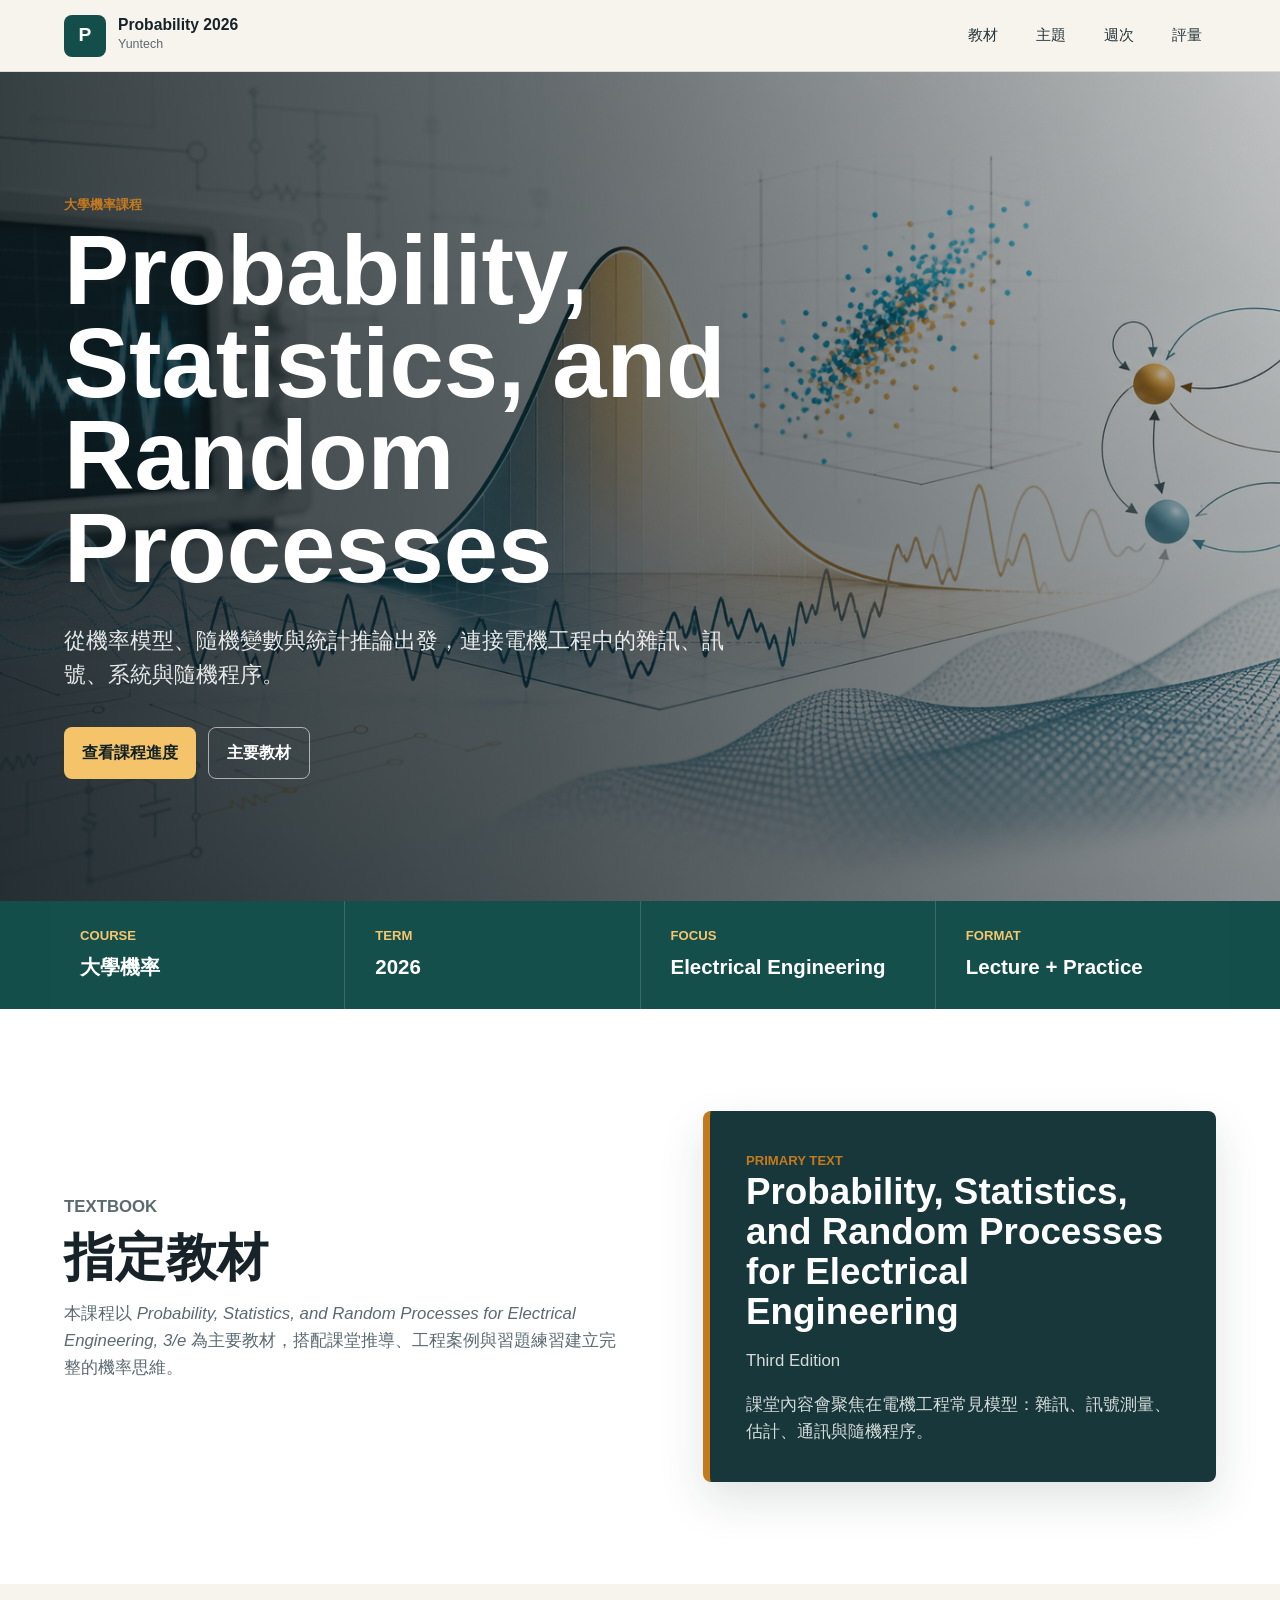
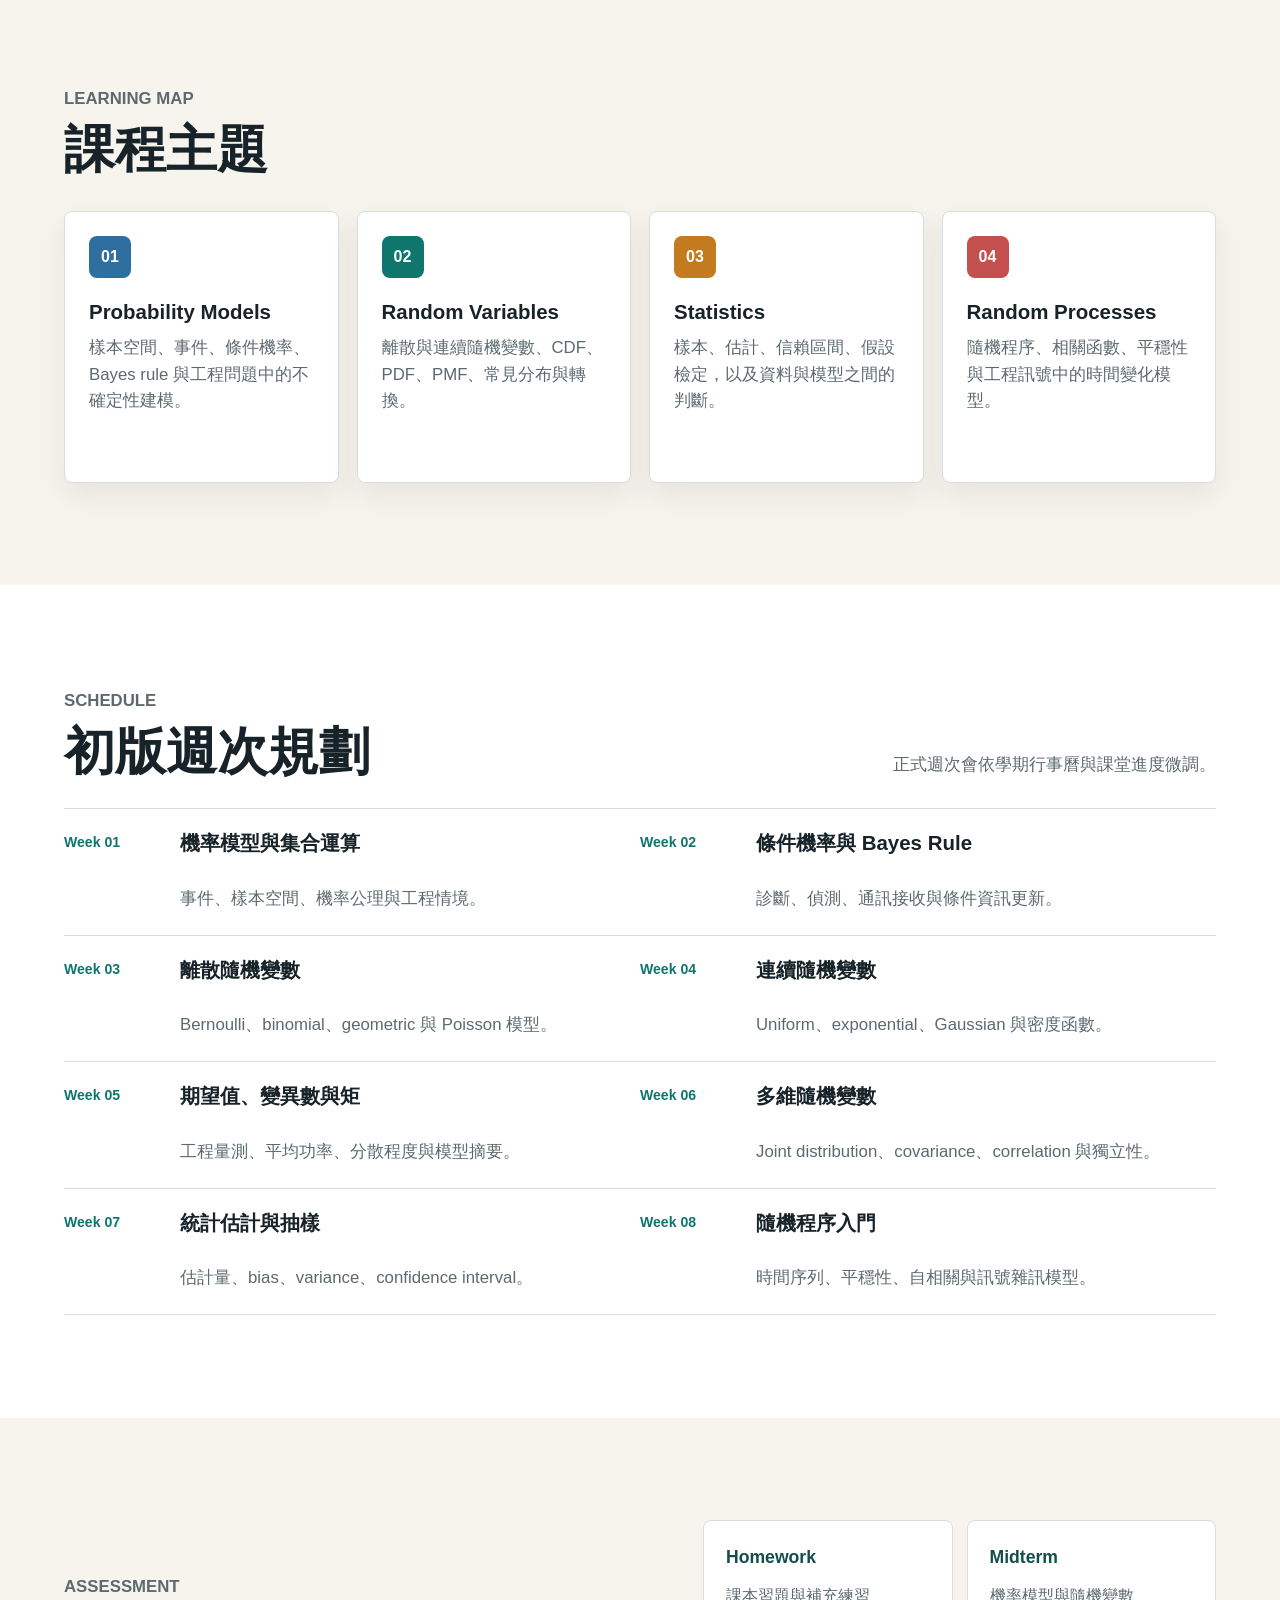
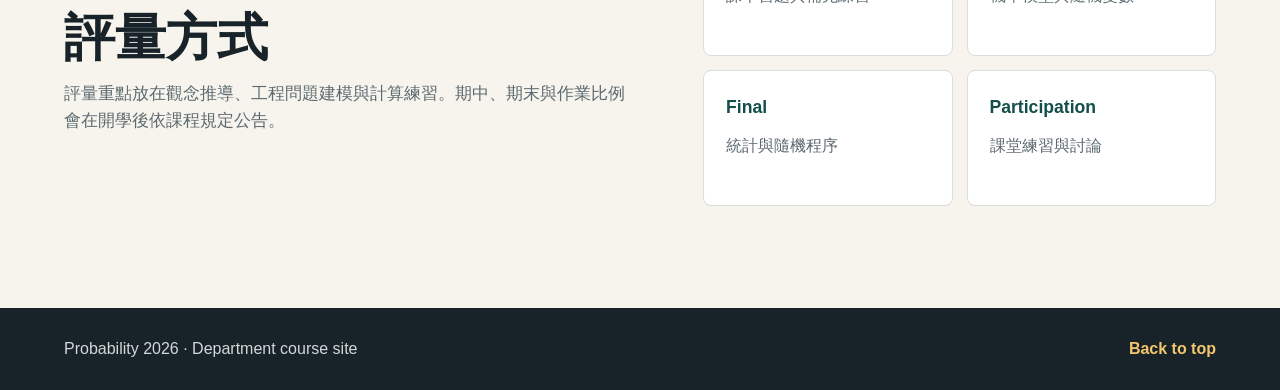
==== index.html @ 70b9706e "Create probability course homepage" ====
<!doctype html>
<html lang="zh-Hant">
  <head>
    <meta charset="utf-8">
    <meta name="viewport" content="width=device-width, initial-scale=1">
    <meta
      name="description"
      content="大學機率課程網站，以 Probability, Statistics, and Random Processes for Electrical Engineering, 3/e 為主要教材。"
    >
    <title>Probability 2026 | 大學機率</title>
    <link rel="stylesheet" href="styles.css">
  </head>
  <body>
    <header class="site-header" aria-label="課程導覽">
      <a class="brand" href="#top" aria-label="Probability 2026 首頁">
        <span class="brand-mark">P</span>
        <span>
          <strong>Probability 2026</strong>
          <small>Yuntech</small>
        </span>
      </a>
      <nav class="main-nav" aria-label="主要連結">
        <a href="#textbook">教材</a>
        <a href="#topics">主題</a>
        <a href="#schedule">週次</a>
        <a href="#assessment">評量</a>
      </nav>
    </header>

    <main id="top">
      <section class="hero" aria-labelledby="hero-title">
        <img
          class="hero-image"
          src="assets/hero-probability.png"
          alt="機率密度曲線、訊號波形、散佈點與電路線條組成的課程視覺圖"
        >
        <div class="hero-overlay"></div>
        <div class="hero-content">
          <p class="eyebrow">大學機率課程</p>
          <h1 id="hero-title">Probability, Statistics, and Random Processes</h1>
          <p class="hero-copy">
            從機率模型、隨機變數與統計推論出發，連接電機工程中的雜訊、訊號、系統與隨機程序。
          </p>
          <div class="hero-actions" aria-label="課程快捷連結">
            <a class="primary-link" href="#schedule">查看課程進度</a>
            <a class="secondary-link" href="#textbook">主要教材</a>
          </div>
        </div>
      </section>

      <section class="course-band" aria-label="課程摘要">
        <div class="course-summary">
          <div>
            <span class="summary-label">Course</span>
            <strong>大學機率</strong>
          </div>
          <div>
            <span class="summary-label">Term</span>
            <strong>2026</strong>
          </div>
          <div>
            <span class="summary-label">Focus</span>
            <strong>Electrical Engineering</strong>
          </div>
          <div>
            <span class="summary-label">Format</span>
            <strong>Lecture + Practice</strong>
          </div>
        </div>
      </section>

      <section id="textbook" class="section section-light">
        <div class="section-inner two-column">
          <div>
            <p class="section-kicker">Textbook</p>
            <h2>指定教材</h2>
            <p>
              本課程以
              <cite>Probability, Statistics, and Random Processes for Electrical Engineering, 3/e</cite>
              為主要教材，搭配課堂推導、工程案例與習題練習建立完整的機率思維。
            </p>
          </div>
          <div class="textbook-panel" aria-label="教材資訊">
            <span class="book-label">Primary Text</span>
            <h3>Probability, Statistics, and Random Processes for Electrical Engineering</h3>
            <p>Third Edition</p>
            <p class="panel-note">課堂內容會聚焦在電機工程常見模型：雜訊、訊號測量、估計、通訊與隨機程序。</p>
          </div>
        </div>
      </section>

      <section id="topics" class="section">
        <div class="section-inner">
          <p class="section-kicker">Learning Map</p>
          <h2>課程主題</h2>
          <div class="topic-grid">
            <article class="topic-card">
              <span class="topic-number">01</span>
              <h3>Probability Models</h3>
              <p>樣本空間、事件、條件機率、Bayes rule 與工程問題中的不確定性建模。</p>
            </article>
            <article class="topic-card">
              <span class="topic-number">02</span>
              <h3>Random Variables</h3>
              <p>離散與連續隨機變數、CDF、PDF、PMF、常見分布與轉換。</p>
            </article>
            <article class="topic-card">
              <span class="topic-number">03</span>
              <h3>Statistics</h3>
              <p>樣本、估計、信賴區間、假設檢定，以及資料與模型之間的判斷。</p>
            </article>
            <article class="topic-card">
              <span class="topic-number">04</span>
              <h3>Random Processes</h3>
              <p>隨機程序、相關函數、平穩性與工程訊號中的時間變化模型。</p>
            </article>
          </div>
        </div>
      </section>

      <section id="schedule" class="section section-light">
        <div class="section-inner">
          <div class="section-heading-row">
            <div>
              <p class="section-kicker">Schedule</p>
              <h2>初版週次規劃</h2>
            </div>
            <p class="heading-note">正式週次會依學期行事曆與課堂進度微調。</p>
          </div>
          <div class="schedule-list">
            <article>
              <span>Week 01</span>
              <h3>機率模型與集合運算</h3>
              <p>事件、樣本空間、機率公理與工程情境。</p>
            </article>
            <article>
              <span>Week 02</span>
              <h3>條件機率與 Bayes Rule</h3>
              <p>診斷、偵測、通訊接收與條件資訊更新。</p>
            </article>
            <article>
              <span>Week 03</span>
              <h3>離散隨機變數</h3>
              <p>Bernoulli、binomial、geometric 與 Poisson 模型。</p>
            </article>
            <article>
              <span>Week 04</span>
              <h3>連續隨機變數</h3>
              <p>Uniform、exponential、Gaussian 與密度函數。</p>
            </article>
            <article>
              <span>Week 05</span>
              <h3>期望值、變異數與矩</h3>
              <p>工程量測、平均功率、分散程度與模型摘要。</p>
            </article>
            <article>
              <span>Week 06</span>
              <h3>多維隨機變數</h3>
              <p>Joint distribution、covariance、correlation 與獨立性。</p>
            </article>
            <article>
              <span>Week 07</span>
              <h3>統計估計與抽樣</h3>
              <p>估計量、bias、variance、confidence interval。</p>
            </article>
            <article>
              <span>Week 08</span>
              <h3>隨機程序入門</h3>
              <p>時間序列、平穩性、自相關與訊號雜訊模型。</p>
            </article>
          </div>
        </div>
      </section>

      <section id="assessment" class="section">
        <div class="section-inner two-column">
          <div>
            <p class="section-kicker">Assessment</p>
            <h2>評量方式</h2>
            <p>
              評量重點放在觀念推導、工程問題建模與計算練習。期中、期末與作業比例會在開學後依課程規定公告。
            </p>
          </div>
          <div class="assessment-grid">
            <div>
              <strong>Homework</strong>
              <span>課本習題與補充練習</span>
            </div>
            <div>
              <strong>Midterm</strong>
              <span>機率模型與隨機變數</span>
            </div>
            <div>
              <strong>Final</strong>
              <span>統計與隨機程序</span>
            </div>
            <div>
              <strong>Participation</strong>
              <span>課堂練習與討論</span>
            </div>
          </div>
        </div>
      </section>
    </main>

    <footer class="site-footer">
      <p>Probability 2026 · Department course site</p>
      <a href="#top">Back to top</a>
    </footer>
  </body>
</html>
---- styles.css ----
:root {
  color-scheme: light;
  --ink: #172329;
  --muted: #5c6a70;
  --paper: #f7f4ed;
  --surface: #ffffff;
  --line: #d7dedb;
  --teal: #0f766e;
  --teal-deep: #134e4a;
  --amber: #c47a1f;
  --coral: #c44f4f;
  --blue: #2f6f9f;
  --shadow: 0 18px 45px rgba(23, 35, 41, 0.13);
}

* {
  box-sizing: border-box;
}

html {
  scroll-behavior: smooth;
}

body {
  margin: 0;
  color: var(--ink);
  background: var(--paper);
  font-family: "Segoe UI", "Noto Sans TC", "PingFang TC", "Microsoft JhengHei", Arial, sans-serif;
  line-height: 1.6;
}

a {
  color: inherit;
  text-decoration: none;
}

.site-header {
  position: sticky;
  top: 0;
  z-index: 20;
  display: flex;
  align-items: center;
  justify-content: space-between;
  gap: 24px;
  min-height: 72px;
  padding: 12px clamp(20px, 5vw, 72px);
  background: rgba(247, 244, 237, 0.92);
  border-bottom: 1px solid rgba(23, 35, 41, 0.12);
  backdrop-filter: blur(14px);
}

.brand {
  display: inline-flex;
  align-items: center;
  gap: 12px;
  min-width: max-content;
}

.brand-mark {
  display: inline-grid;
  width: 42px;
  height: 42px;
  place-items: center;
  color: white;
  background: var(--teal-deep);
  border-radius: 8px;
  font-size: 1.2rem;
  font-weight: 800;
}

.brand strong,
.brand small {
  display: block;
}

.brand strong {
  font-size: 0.98rem;
  line-height: 1.2;
}

.brand small {
  color: var(--muted);
  font-size: 0.78rem;
  letter-spacing: 0;
}

.main-nav {
  display: flex;
  flex-wrap: wrap;
  justify-content: flex-end;
  gap: 10px;
}

.main-nav a {
  min-width: 58px;
  padding: 8px 10px;
  border-radius: 8px;
  color: #26353b;
  font-size: 0.94rem;
  text-align: center;
}

.main-nav a:hover,
.main-nav a:focus-visible {
  color: white;
  background: var(--teal);
  outline: none;
}

.hero {
  position: relative;
  display: grid;
  align-items: center;
  min-height: calc(100vh - 72px);
  max-height: 900px;
  overflow: hidden;
  background: #14252b;
}

.hero-image {
  position: absolute;
  inset: 0;
  width: 100%;
  height: 100%;
  object-fit: cover;
}

.hero-overlay {
  position: absolute;
  inset: 0;
  background:
    linear-gradient(90deg, rgba(13, 24, 28, 0.82) 0%, rgba(13, 24, 28, 0.62) 42%, rgba(13, 24, 28, 0.22) 100%),
    linear-gradient(0deg, rgba(13, 24, 28, 0.28), rgba(13, 24, 28, 0));
}

.hero-content {
  position: relative;
  z-index: 1;
  width: min(820px, 100%);
  padding: clamp(64px, 10vw, 122px) clamp(20px, 5vw, 72px);
  color: white;
}

.eyebrow,
.section-kicker,
.summary-label,
.book-label {
  margin: 0 0 10px;
  color: var(--amber);
  font-size: 0.82rem;
  font-weight: 800;
  letter-spacing: 0;
  text-transform: uppercase;
}

.hero h1 {
  max-width: 780px;
  margin: 0;
  font-size: clamp(2.8rem, 8vw, 6.1rem);
  line-height: 0.95;
  letter-spacing: 0;
}

.hero-copy {
  max-width: 660px;
  margin: 28px 0 0;
  color: rgba(255, 255, 255, 0.88);
  font-size: clamp(1.05rem, 2vw, 1.35rem);
}

.hero-actions {
  display: flex;
  flex-wrap: wrap;
  gap: 12px;
  margin-top: 34px;
}

.primary-link,
.secondary-link {
  display: inline-flex;
  align-items: center;
  justify-content: center;
  min-height: 46px;
  padding: 12px 18px;
  border-radius: 8px;
  font-weight: 800;
}

.primary-link {
  color: #102225;
  background: #f4c36a;
}

.primary-link:hover,
.primary-link:focus-visible {
  background: #ffd98f;
  outline: none;
}

.secondary-link {
  color: white;
  border: 1px solid rgba(255, 255, 255, 0.58);
}

.secondary-link:hover,
.secondary-link:focus-visible {
  background: rgba(255, 255, 255, 0.14);
  outline: none;
}

.course-band {
  background: var(--teal-deep);
  color: white;
}

.course-summary {
  display: grid;
  grid-template-columns: repeat(4, minmax(0, 1fr));
  gap: 1px;
  max-width: 1180px;
  margin: 0 auto;
  background: rgba(255, 255, 255, 0.16);
}

.course-summary > div {
  min-height: 108px;
  padding: 24px clamp(18px, 3vw, 30px);
  background: rgba(19, 78, 74, 0.94);
}

.summary-label {
  display: block;
  margin-bottom: 8px;
  color: #f6c66f;
}

.course-summary strong {
  display: block;
  font-size: clamp(1rem, 1.7vw, 1.28rem);
  line-height: 1.25;
}

.section {
  padding: clamp(64px, 8vw, 108px) clamp(20px, 5vw, 72px);
  background: var(--paper);
}

.section-light {
  background: var(--surface);
}

.section-inner {
  width: min(1180px, 100%);
  margin: 0 auto;
}

.two-column {
  display: grid;
  grid-template-columns: minmax(0, 1.05fr) minmax(300px, 0.95fr);
  gap: clamp(30px, 6vw, 72px);
  align-items: center;
}

.section h2 {
  max-width: 720px;
  margin: 0;
  font-size: clamp(2rem, 4vw, 3.6rem);
  line-height: 1.05;
  letter-spacing: 0;
}

.section p {
  max-width: 760px;
  color: var(--muted);
  font-size: 1.05rem;
}

.textbook-panel {
  padding: clamp(24px, 4vw, 36px);
  background: #17373a;
  border-left: 7px solid var(--amber);
  border-radius: 8px;
  color: white;
  box-shadow: var(--shadow);
}

.textbook-panel h3 {
  margin: 0;
  font-size: clamp(1.45rem, 3vw, 2.3rem);
  line-height: 1.08;
}

.textbook-panel p {
  color: rgba(255, 255, 255, 0.82);
}

.panel-note {
  margin-bottom: 0;
}

.topic-grid {
  display: grid;
  grid-template-columns: repeat(4, minmax(0, 1fr));
  gap: 18px;
  margin-top: 34px;
}

.topic-card {
  min-height: 272px;
  padding: 24px;
  background: var(--surface);
  border: 1px solid var(--line);
  border-radius: 8px;
  box-shadow: 0 12px 30px rgba(23, 35, 41, 0.08);
}

.topic-number {
  display: inline-flex;
  align-items: center;
  justify-content: center;
  width: 42px;
  height: 42px;
  margin-bottom: 22px;
  color: white;
  background: var(--blue);
  border-radius: 8px;
  font-weight: 800;
}

.topic-card:nth-child(2) .topic-number {
  background: var(--teal);
}

.topic-card:nth-child(3) .topic-number {
  background: var(--amber);
}

.topic-card:nth-child(4) .topic-number {
  background: var(--coral);
}

.topic-card h3,
.schedule-list h3 {
  margin: 0 0 10px;
  font-size: 1.28rem;
  line-height: 1.2;
}

.topic-card p,
.schedule-list p {
  margin: 0;
  color: var(--muted);
}

.section-heading-row {
  display: flex;
  align-items: end;
  justify-content: space-between;
  gap: 28px;
  margin-bottom: 30px;
}

.heading-note {
  max-width: 360px;
  margin: 0;
  text-align: right;
}

.schedule-list {
  display: grid;
  grid-template-columns: repeat(2, minmax(0, 1fr));
  border-top: 1px solid var(--line);
}

.schedule-list article {
  display: grid;
  grid-template-columns: 96px minmax(0, 1fr);
  gap: 20px;
  padding: 22px 0;
  border-bottom: 1px solid var(--line);
}

.schedule-list span {
  grid-row: 1 / span 2;
  color: var(--teal);
  font-size: 0.88rem;
  font-weight: 800;
}

.schedule-list h3,
.schedule-list p {
  grid-column: 2;
}

.assessment-grid {
  display: grid;
  grid-template-columns: repeat(2, minmax(0, 1fr));
  gap: 14px;
}

.assessment-grid div {
  min-height: 136px;
  padding: 22px;
  background: var(--surface);
  border: 1px solid var(--line);
  border-radius: 8px;
}

.assessment-grid strong,
.assessment-grid span {
  display: block;
}

.assessment-grid strong {
  margin-bottom: 12px;
  color: var(--teal-deep);
  font-size: 1.1rem;
}

.assessment-grid span {
  color: var(--muted);
}

.site-footer {
  display: flex;
  flex-wrap: wrap;
  align-items: center;
  justify-content: space-between;
  gap: 16px;
  padding: 28px clamp(20px, 5vw, 72px);
  color: rgba(255, 255, 255, 0.82);
  background: var(--ink);
}

.site-footer p {
  margin: 0;
}

.site-footer a {
  color: #f5c66c;
  font-weight: 800;
}

@media (max-width: 980px) {
  .site-header {
    align-items: flex-start;
    flex-direction: column;
  }

  .main-nav {
    justify-content: flex-start;
  }

  .hero {
    min-height: 760px;
  }

  .course-summary,
  .topic-grid,
  .schedule-list {
    grid-template-columns: repeat(2, minmax(0, 1fr));
  }

  .two-column {
    grid-template-columns: 1fr;
  }

  .heading-note {
    text-align: left;
  }
}

@media (max-width: 680px) {
  .site-header {
    position: relative;
  }

  .brand {
    min-width: 0;
  }

  .main-nav {
    width: 100%;
  }

  .main-nav a {
    flex: 1 1 92px;
  }

  .hero {
    min-height: 720px;
  }

  .hero-overlay {
    background: linear-gradient(0deg, rgba(13, 24, 28, 0.8), rgba(13, 24, 28, 0.52));
  }

  .course-summary,
  .topic-grid,
  .schedule-list,
  .assessment-grid {
    grid-template-columns: 1fr;
  }

  .section-heading-row {
    align-items: flex-start;
    flex-direction: column;
  }

  .schedule-list article {
    grid-template-columns: 1fr;
    gap: 8px;
  }

  .schedule-list span,
  .schedule-list h3,
  .schedule-list p {
    grid-column: auto;
    grid-row: auto;
  }
}
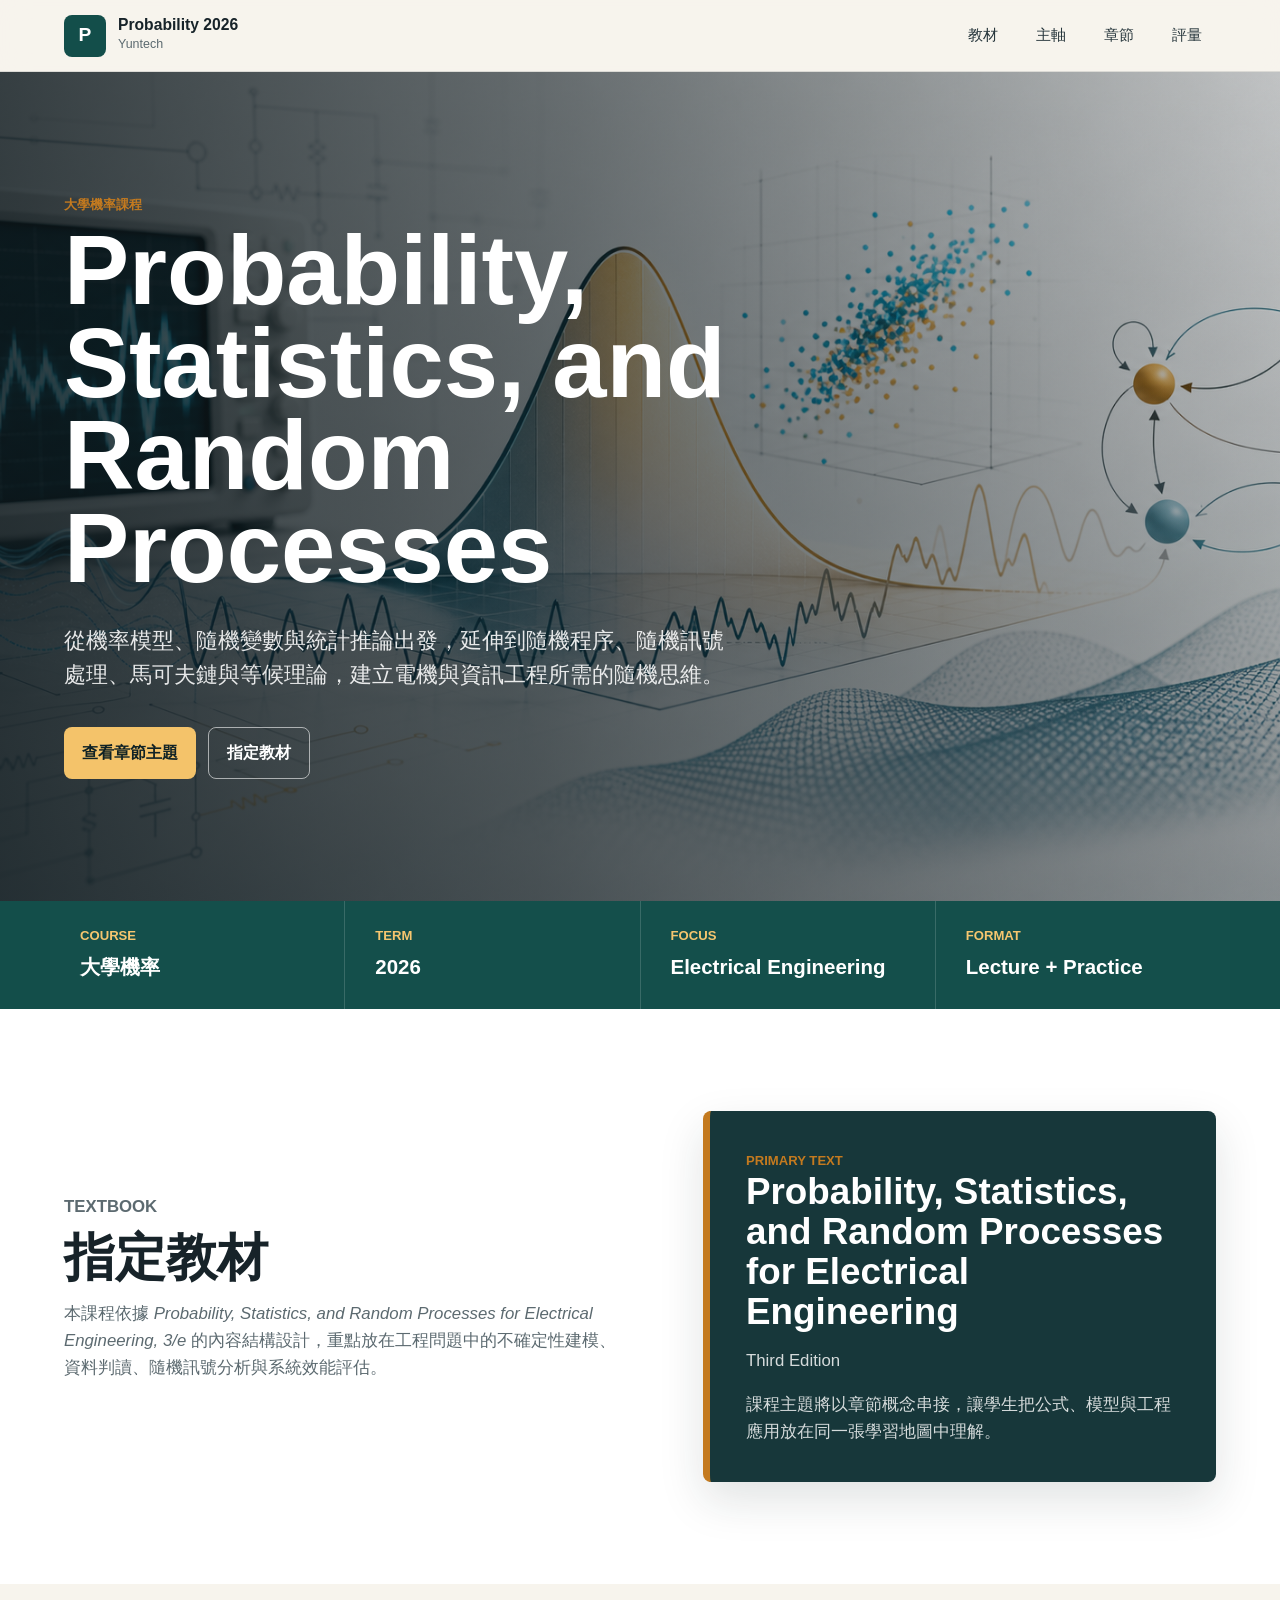
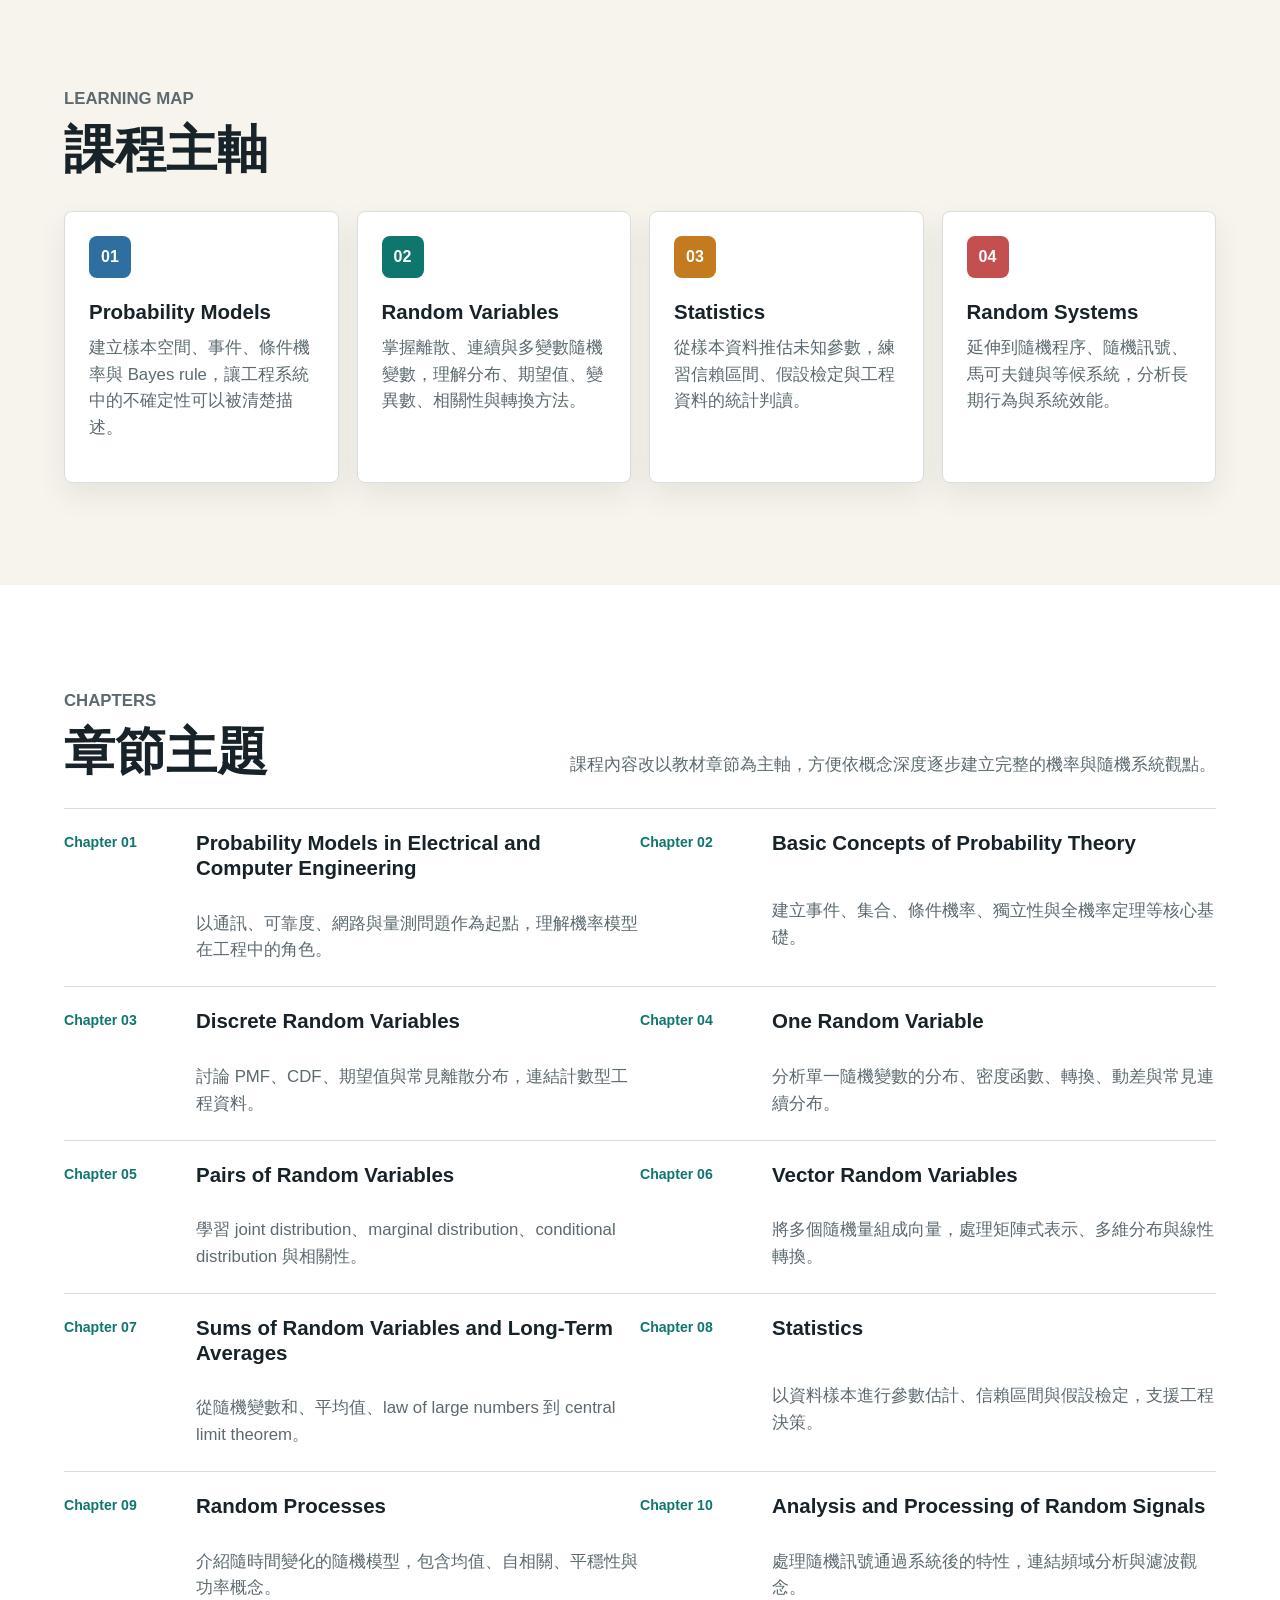
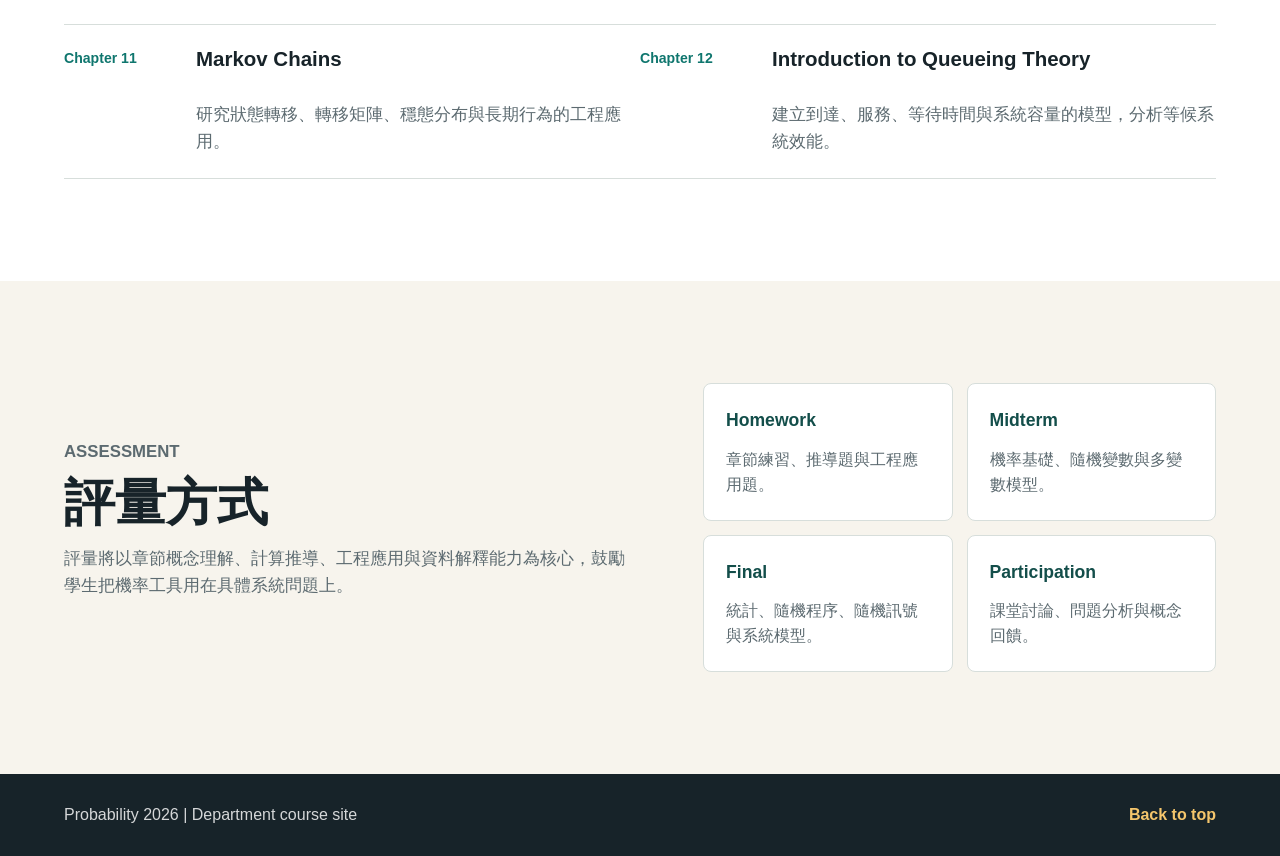
==== commit 08f42edc: "Use textbook chapters as course themes" ====
--- a/index.html
+++ b/index.html
@@ -5,7 +5,7 @@
     <meta name="viewport" content="width=device-width, initial-scale=1">
     <meta
       name="description"
-      content="大學機率課程網站，以 Probability, Statistics, and Random Processes for Electrical Engineering, 3/e 為主要教材。"
+      content="雲科大 2026 大學機率課程首頁，以 Probability, Statistics, and Random Processes for Electrical Engineering, 3/e 的章節主題規劃課程。"
     >
     <title>Probability 2026 | 大學機率</title>
     <link rel="stylesheet" href="styles.css">
@@ -19,10 +19,10 @@
           <small>Yuntech</small>
         </span>
       </a>
-      <nav class="main-nav" aria-label="主要連結">
+      <nav class="main-nav" aria-label="主要導覽">
         <a href="#textbook">教材</a>
-        <a href="#topics">主題</a>
-        <a href="#schedule">週次</a>
+        <a href="#topics">主軸</a>
+        <a href="#chapters">章節</a>
         <a href="#assessment">評量</a>
       </nav>
     </header>
@@ -32,18 +32,18 @@
         <img
           class="hero-image"
           src="assets/hero-probability.png"
-          alt="機率密度曲線、訊號波形、散佈點與電路線條組成的課程視覺圖"
+          alt="以訊號波形、機率分布與工程量測資料組成的抽象課程視覺"
         >
         <div class="hero-overlay"></div>
         <div class="hero-content">
           <p class="eyebrow">大學機率課程</p>
           <h1 id="hero-title">Probability, Statistics, and Random Processes</h1>
           <p class="hero-copy">
-            從機率模型、隨機變數與統計推論出發，連接電機工程中的雜訊、訊號、系統與隨機程序。
+            從機率模型、隨機變數與統計推論出發，延伸到隨機程序、隨機訊號處理、馬可夫鏈與等候理論，建立電機與資訊工程所需的隨機思維。
           </p>
-          <div class="hero-actions" aria-label="課程快捷連結">
-            <a class="primary-link" href="#schedule">查看課程進度</a>
-            <a class="secondary-link" href="#textbook">主要教材</a>
+          <div class="hero-actions" aria-label="課程快速連結">
+            <a class="primary-link" href="#chapters">查看章節主題</a>
+            <a class="secondary-link" href="#textbook">指定教材</a>
           </div>
         </div>
       </section>
@@ -75,16 +75,18 @@
             <p class="section-kicker">Textbook</p>
             <h2>指定教材</h2>
             <p>
-              本課程以
+              本課程依據
               <cite>Probability, Statistics, and Random Processes for Electrical Engineering, 3/e</cite>
-              為主要教材，搭配課堂推導、工程案例與習題練習建立完整的機率思維。
+              的內容結構設計，重點放在工程問題中的不確定性建模、資料判讀、隨機訊號分析與系統效能評估。
             </p>
           </div>
           <div class="textbook-panel" aria-label="教材資訊">
             <span class="book-label">Primary Text</span>
             <h3>Probability, Statistics, and Random Processes for Electrical Engineering</h3>
             <p>Third Edition</p>
-            <p class="panel-note">課堂內容會聚焦在電機工程常見模型：雜訊、訊號測量、估計、通訊與隨機程序。</p>
+            <p class="panel-note">
+              課程主題將以章節概念串接，讓學生把公式、模型與工程應用放在同一張學習地圖中理解。
+            </p>
           </div>
         </div>
       </section>
@@ -92,81 +94,103 @@
       <section id="topics" class="section">
         <div class="section-inner">
           <p class="section-kicker">Learning Map</p>
-          <h2>課程主題</h2>
+          <h2>課程主軸</h2>
           <div class="topic-grid">
             <article class="topic-card">
               <span class="topic-number">01</span>
               <h3>Probability Models</h3>
-              <p>樣本空間、事件、條件機率、Bayes rule 與工程問題中的不確定性建模。</p>
+              <p>建立樣本空間、事件、條件機率與 Bayes rule，讓工程系統中的不確定性可以被清楚描述。</p>
             </article>
             <article class="topic-card">
               <span class="topic-number">02</span>
               <h3>Random Variables</h3>
-              <p>離散與連續隨機變數、CDF、PDF、PMF、常見分布與轉換。</p>
+              <p>掌握離散、連續與多變數隨機變數，理解分布、期望值、變異數、相關性與轉換方法。</p>
             </article>
             <article class="topic-card">
               <span class="topic-number">03</span>
               <h3>Statistics</h3>
-              <p>樣本、估計、信賴區間、假設檢定，以及資料與模型之間的判斷。</p>
+              <p>從樣本資料推估未知參數，練習信賴區間、假設檢定與工程資料的統計判讀。</p>
             </article>
             <article class="topic-card">
               <span class="topic-number">04</span>
-              <h3>Random Processes</h3>
-              <p>隨機程序、相關函數、平穩性與工程訊號中的時間變化模型。</p>
-            </article>
-          </div>
-        </div>
-      </section>
-
-      <section id="schedule" class="section section-light">
+              <h3>Random Systems</h3>
+              <p>延伸到隨機程序、隨機訊號、馬可夫鏈與等候系統，分析長期行為與系統效能。</p>
+            </article>
+          </div>
+        </div>
+      </section>
+
+      <section id="chapters" class="section section-light">
         <div class="section-inner">
           <div class="section-heading-row">
             <div>
-              <p class="section-kicker">Schedule</p>
-              <h2>初版週次規劃</h2>
-            </div>
-            <p class="heading-note">正式週次會依學期行事曆與課堂進度微調。</p>
-          </div>
-          <div class="schedule-list">
-            <article>
-              <span>Week 01</span>
-              <h3>機率模型與集合運算</h3>
-              <p>事件、樣本空間、機率公理與工程情境。</p>
-            </article>
-            <article>
-              <span>Week 02</span>
-              <h3>條件機率與 Bayes Rule</h3>
-              <p>診斷、偵測、通訊接收與條件資訊更新。</p>
-            </article>
-            <article>
-              <span>Week 03</span>
-              <h3>離散隨機變數</h3>
-              <p>Bernoulli、binomial、geometric 與 Poisson 模型。</p>
-            </article>
-            <article>
-              <span>Week 04</span>
-              <h3>連續隨機變數</h3>
-              <p>Uniform、exponential、Gaussian 與密度函數。</p>
-            </article>
-            <article>
-              <span>Week 05</span>
-              <h3>期望值、變異數與矩</h3>
-              <p>工程量測、平均功率、分散程度與模型摘要。</p>
-            </article>
-            <article>
-              <span>Week 06</span>
-              <h3>多維隨機變數</h3>
-              <p>Joint distribution、covariance、correlation 與獨立性。</p>
-            </article>
-            <article>
-              <span>Week 07</span>
-              <h3>統計估計與抽樣</h3>
-              <p>估計量、bias、variance、confidence interval。</p>
-            </article>
-            <article>
-              <span>Week 08</span>
-              <h3>隨機程序入門</h3>
-              <p>時間序列、平穩性、自相關與訊號雜訊模型。</p>
+              <p class="section-kicker">Chapters</p>
+              <h2>章節主題</h2>
+            </div>
+            <p class="heading-note">
+              課程內容改以教材章節為主軸，方便依概念深度逐步建立完整的機率與隨機系統觀點。
+            </p>
+          </div>
+          <div class="chapter-list">
+            <article>
+              <span>Chapter 01</span>
+              <h3>Probability Models in Electrical and Computer Engineering</h3>
+              <p>以通訊、可靠度、網路與量測問題作為起點，理解機率模型在工程中的角色。</p>
+            </article>
+            <article>
+              <span>Chapter 02</span>
+              <h3>Basic Concepts of Probability Theory</h3>
+              <p>建立事件、集合、條件機率、獨立性與全機率定理等核心基礎。</p>
+            </article>
+            <article>
+              <span>Chapter 03</span>
+              <h3>Discrete Random Variables</h3>
+              <p>討論 PMF、CDF、期望值與常見離散分布，連結計數型工程資料。</p>
+            </article>
+            <article>
+              <span>Chapter 04</span>
+              <h3>One Random Variable</h3>
+              <p>分析單一隨機變數的分布、密度函數、轉換、動差與常見連續分布。</p>
+            </article>
+            <article>
+              <span>Chapter 05</span>
+              <h3>Pairs of Random Variables</h3>
+              <p>學習 joint distribution、marginal distribution、conditional distribution 與相關性。</p>
+            </article>
+            <article>
+              <span>Chapter 06</span>
+              <h3>Vector Random Variables</h3>
+              <p>將多個隨機量組成向量，處理矩陣式表示、多維分布與線性轉換。</p>
+            </article>
+            <article>
+              <span>Chapter 07</span>
+              <h3>Sums of Random Variables and Long-Term Averages</h3>
+              <p>從隨機變數和、平均值、law of large numbers 到 central limit theorem。</p>
+            </article>
+            <article>
+              <span>Chapter 08</span>
+              <h3>Statistics</h3>
+              <p>以資料樣本進行參數估計、信賴區間與假設檢定，支援工程決策。</p>
+            </article>
+            <article>
+              <span>Chapter 09</span>
+              <h3>Random Processes</h3>
+              <p>介紹隨時間變化的隨機模型，包含均值、自相關、平穩性與功率概念。</p>
+            </article>
+            <article>
+              <span>Chapter 10</span>
+              <h3>Analysis and Processing of Random Signals</h3>
+              <p>處理隨機訊號通過系統後的特性，連結頻域分析與濾波觀念。</p>
+            </article>
+            <article>
+              <span>Chapter 11</span>
+              <h3>Markov Chains</h3>
+              <p>研究狀態轉移、轉移矩陣、穩態分布與長期行為的工程應用。</p>
+            </article>
+            <article>
+              <span>Chapter 12</span>
+              <h3>Introduction to Queueing Theory</h3>
+              <p>建立到達、服務、等待時間與系統容量的模型，分析等候系統效能。</p>
             </article>
           </div>
         </div>
@@ -178,25 +202,25 @@
             <p class="section-kicker">Assessment</p>
             <h2>評量方式</h2>
             <p>
-              評量重點放在觀念推導、工程問題建模與計算練習。期中、期末與作業比例會在開學後依課程規定公告。
+              評量將以章節概念理解、計算推導、工程應用與資料解釋能力為核心，鼓勵學生把機率工具用在具體系統問題上。
             </p>
           </div>
           <div class="assessment-grid">
             <div>
               <strong>Homework</strong>
-              <span>課本習題與補充練習</span>
+              <span>章節練習、推導題與工程應用題。</span>
             </div>
             <div>
               <strong>Midterm</strong>
-              <span>機率模型與隨機變數</span>
+              <span>機率基礎、隨機變數與多變數模型。</span>
             </div>
             <div>
               <strong>Final</strong>
-              <span>統計與隨機程序</span>
+              <span>統計、隨機程序、隨機訊號與系統模型。</span>
             </div>
             <div>
               <strong>Participation</strong>
-              <span>課堂練習與討論</span>
+              <span>課堂討論、問題分析與概念回饋。</span>
             </div>
           </div>
         </div>
@@ -204,7 +228,7 @@
     </main>
 
     <footer class="site-footer">
-      <p>Probability 2026 · Department course site</p>
+      <p>Probability 2026 | Department course site</p>
       <a href="#top">Back to top</a>
     </footer>
   </body>
--- a/styles.css
+++ b/styles.css
@@ -340,14 +340,14 @@
 }
 
 .topic-card h3,
-.schedule-list h3 {
+.chapter-list h3 {
   margin: 0 0 10px;
   font-size: 1.28rem;
   line-height: 1.2;
 }
 
 .topic-card p,
-.schedule-list p {
+.chapter-list p {
   margin: 0;
   color: var(--muted);
 }
@@ -366,29 +366,29 @@
   text-align: right;
 }
 
-.schedule-list {
+.chapter-list {
   display: grid;
   grid-template-columns: repeat(2, minmax(0, 1fr));
   border-top: 1px solid var(--line);
 }
 
-.schedule-list article {
-  display: grid;
-  grid-template-columns: 96px minmax(0, 1fr);
+.chapter-list article {
+  display: grid;
+  grid-template-columns: 112px minmax(0, 1fr);
   gap: 20px;
   padding: 22px 0;
   border-bottom: 1px solid var(--line);
 }
 
-.schedule-list span {
+.chapter-list span {
   grid-row: 1 / span 2;
   color: var(--teal);
   font-size: 0.88rem;
   font-weight: 800;
 }
 
-.schedule-list h3,
-.schedule-list p {
+.chapter-list h3,
+.chapter-list p {
   grid-column: 2;
 }
 
@@ -457,7 +457,7 @@
 
   .course-summary,
   .topic-grid,
-  .schedule-list {
+  .chapter-list {
     grid-template-columns: repeat(2, minmax(0, 1fr));
   }
 
@@ -497,7 +497,7 @@
 
   .course-summary,
   .topic-grid,
-  .schedule-list,
+  .chapter-list,
   .assessment-grid {
     grid-template-columns: 1fr;
   }
@@ -507,14 +507,14 @@
     flex-direction: column;
   }
 
-  .schedule-list article {
+  .chapter-list article {
     grid-template-columns: 1fr;
     gap: 8px;
   }
 
-  .schedule-list span,
-  .schedule-list h3,
-  .schedule-list p {
+  .chapter-list span,
+  .chapter-list h3,
+  .chapter-list p {
     grid-column: auto;
     grid-row: auto;
   }
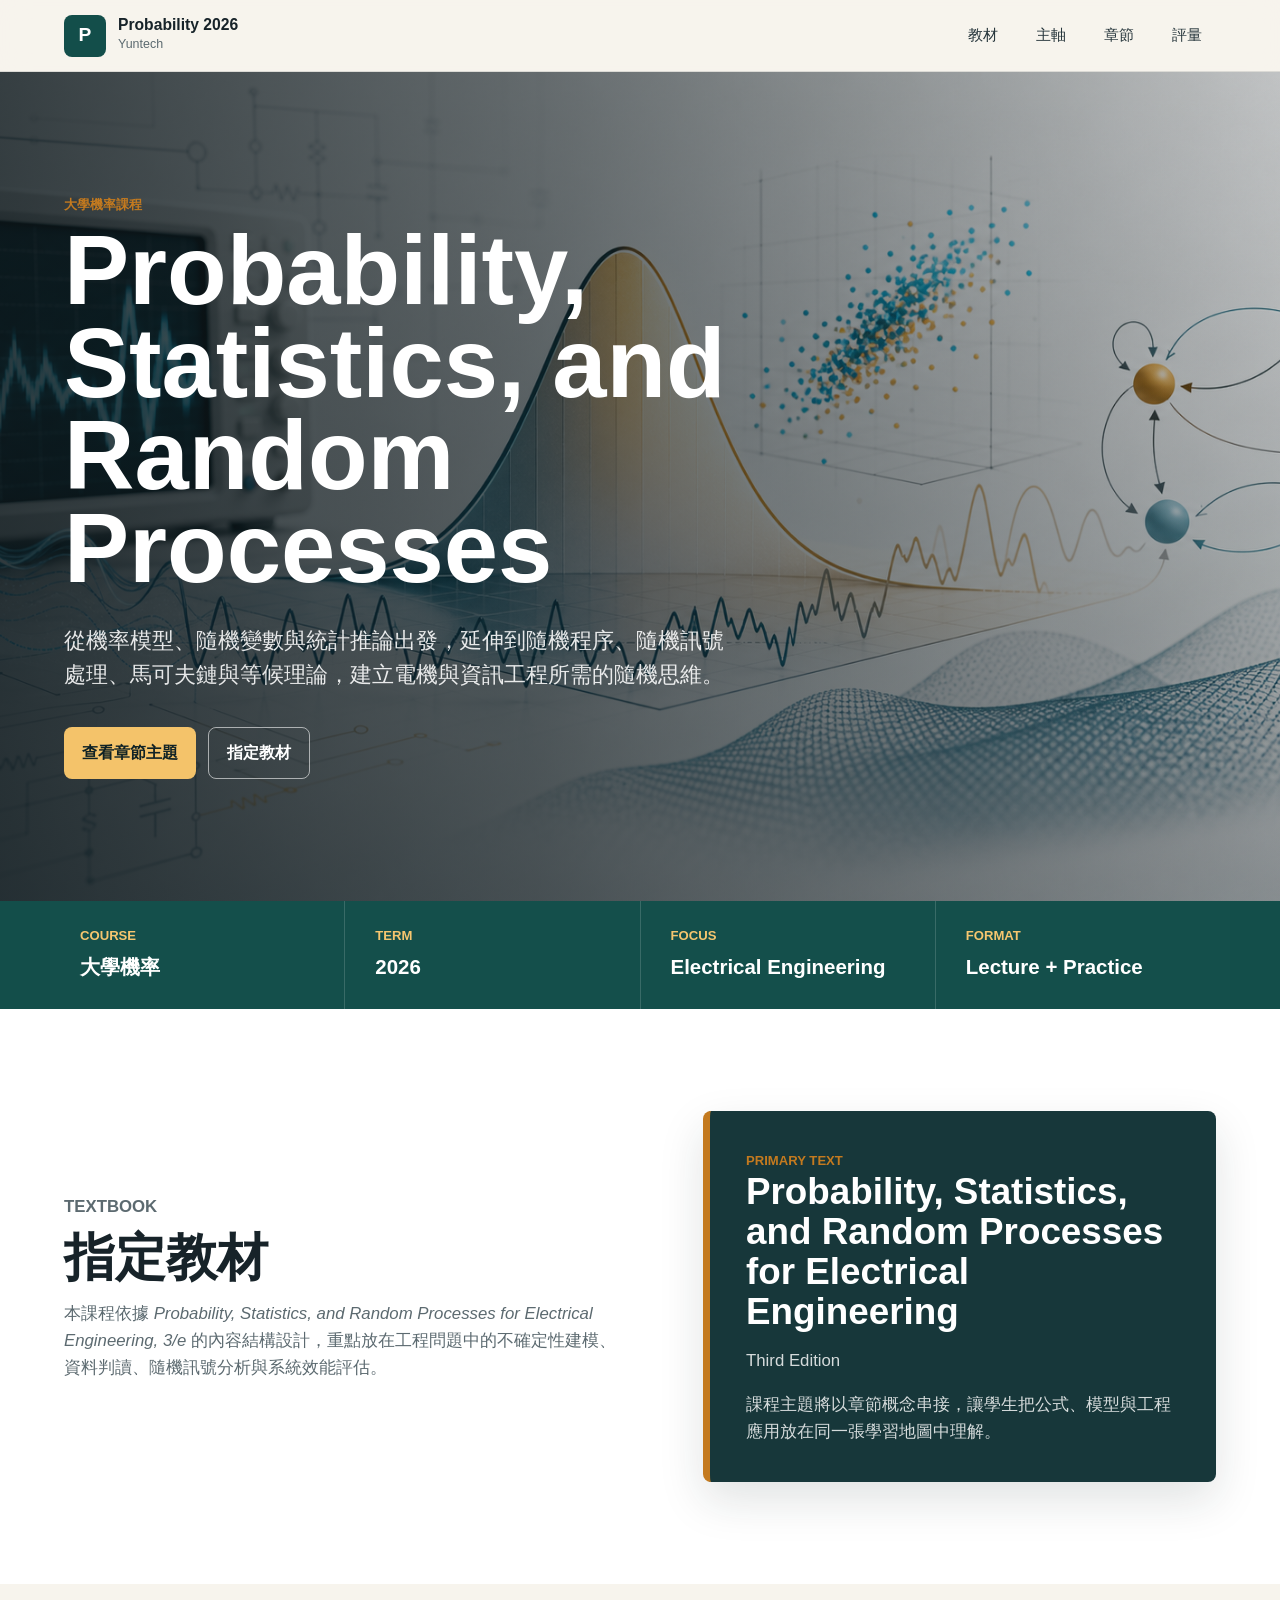
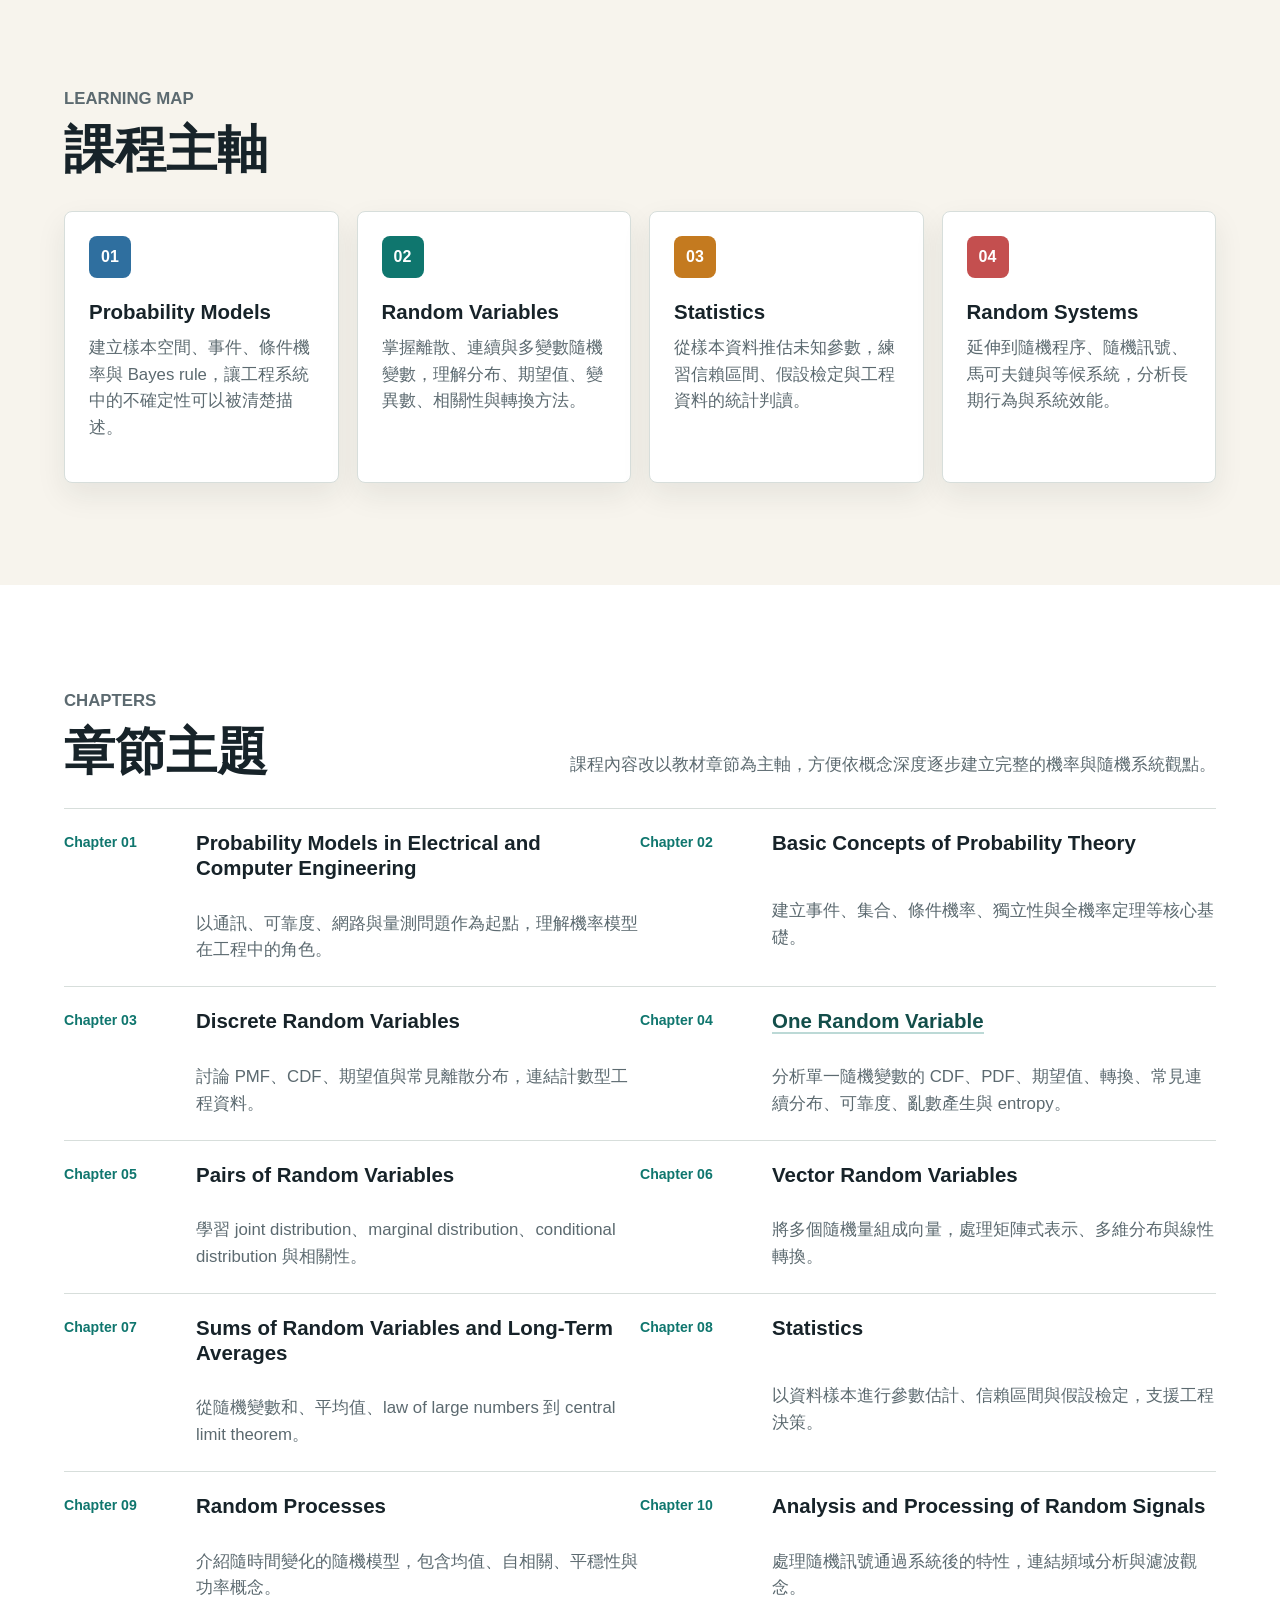
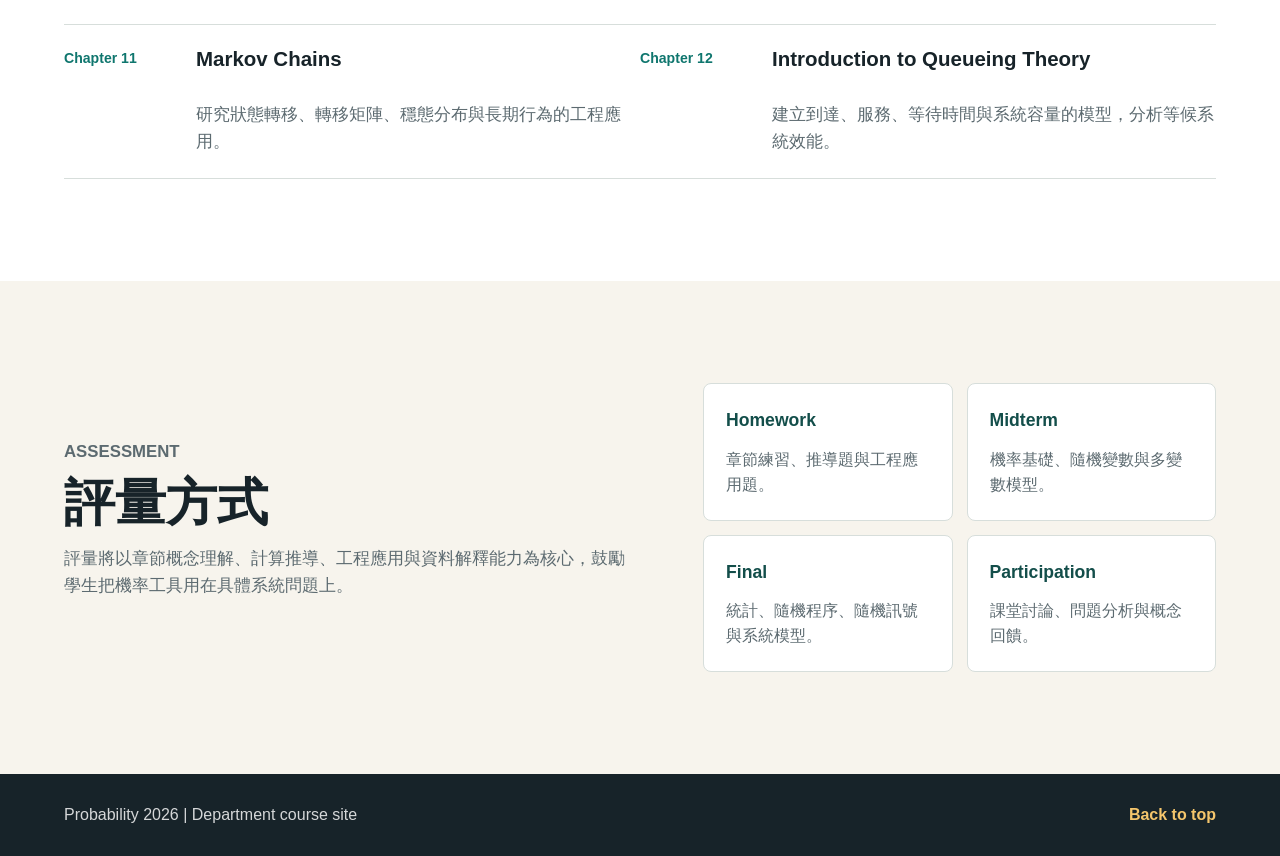
==== commit 0372c9db: "Add chapter 4 lesson outline" ====
--- a/index.html
+++ b/index.html
@@ -149,8 +149,8 @@
             </article>
             <article>
               <span>Chapter 04</span>
-              <h3>One Random Variable</h3>
-              <p>分析單一隨機變數的分布、密度函數、轉換、動差與常見連續分布。</p>
+              <h3><a href="chapters/chapter-04.html">One Random Variable</a></h3>
+              <p>分析單一隨機變數的 CDF、PDF、期望值、轉換、常見連續分布、可靠度、亂數產生與 entropy。</p>
             </article>
             <article>
               <span>Chapter 05</span>
--- a/styles.css
+++ b/styles.css
@@ -275,6 +275,32 @@
   font-size: 1.05rem;
 }
 
+.chapter-hero {
+  padding: clamp(76px, 10vw, 132px) clamp(20px, 5vw, 72px);
+  color: white;
+  background:
+    linear-gradient(120deg, rgba(19, 78, 74, 0.96), rgba(47, 111, 159, 0.9)),
+    #17373a;
+}
+
+.chapter-hero-inner {
+  max-width: 900px;
+}
+
+.chapter-hero h1 {
+  max-width: 860px;
+  margin: 0;
+  font-size: clamp(2.8rem, 7vw, 5.6rem);
+  line-height: 0.98;
+  letter-spacing: 0;
+}
+
+.chapter-hero p:not(.section-kicker) {
+  max-width: 760px;
+  color: rgba(255, 255, 255, 0.86);
+  font-size: clamp(1.05rem, 2vw, 1.25rem);
+}
+
 .textbook-panel {
   padding: clamp(24px, 4vw, 36px);
   background: #17373a;
@@ -392,6 +418,110 @@
   grid-column: 2;
 }
 
+.chapter-list h3 a {
+  color: var(--teal-deep);
+  border-bottom: 2px solid rgba(15, 118, 110, 0.28);
+}
+
+.chapter-list h3 a:hover,
+.chapter-list h3 a:focus-visible {
+  color: var(--teal);
+  border-bottom-color: var(--teal);
+  outline: none;
+}
+
+.toc-panel {
+  display: grid;
+  grid-template-columns: repeat(2, minmax(0, 1fr));
+  gap: 1px;
+  background: var(--line);
+  border: 1px solid var(--line);
+  border-radius: 8px;
+  overflow: hidden;
+}
+
+.toc-panel a {
+  display: grid;
+  grid-template-columns: 72px minmax(0, 1fr) 46px;
+  gap: 18px;
+  align-items: center;
+  min-height: 70px;
+  padding: 16px 18px;
+  background: var(--surface);
+}
+
+.toc-panel a:hover,
+.toc-panel a:focus-visible {
+  background: #eef7f4;
+  outline: none;
+}
+
+.toc-panel span {
+  color: var(--teal);
+  font-size: 0.88rem;
+  font-weight: 800;
+}
+
+.toc-panel strong {
+  line-height: 1.25;
+}
+
+.toc-panel em {
+  color: var(--muted);
+  font-size: 0.9rem;
+  font-style: normal;
+  text-align: right;
+}
+
+.content-stack {
+  display: grid;
+  gap: 16px;
+  margin-top: 34px;
+}
+
+.lesson-section {
+  display: grid;
+  grid-template-columns: 92px minmax(0, 1fr);
+  gap: 20px;
+  padding: clamp(22px, 4vw, 34px);
+  background: var(--surface);
+  border: 1px solid var(--line);
+  border-radius: 8px;
+  box-shadow: 0 10px 28px rgba(23, 35, 41, 0.07);
+  scroll-margin-top: 96px;
+}
+
+.lesson-number {
+  display: inline-flex;
+  align-items: center;
+  justify-content: center;
+  width: 64px;
+  min-height: 42px;
+  padding: 8px;
+  color: white;
+  background: var(--blue);
+  border-radius: 8px;
+  font-size: 0.88rem;
+  font-weight: 800;
+  line-height: 1.1;
+  text-align: center;
+}
+
+.lesson-section h3 {
+  margin: 0 0 10px;
+  font-size: clamp(1.25rem, 2.4vw, 1.75rem);
+  line-height: 1.2;
+}
+
+.lesson-section p {
+  grid-column: 2;
+  margin: 0;
+}
+
+.lesson-summary .lesson-number {
+  background: var(--amber);
+}
+
 .assessment-grid {
   display: grid;
   grid-template-columns: repeat(2, minmax(0, 1fr));
@@ -461,6 +591,10 @@
     grid-template-columns: repeat(2, minmax(0, 1fr));
   }
 
+  .toc-panel {
+    grid-template-columns: 1fr;
+  }
+
   .two-column {
     grid-template-columns: 1fr;
   }
@@ -518,4 +652,17 @@
     grid-column: auto;
     grid-row: auto;
   }
-}
+
+  .toc-panel a {
+    grid-template-columns: 64px minmax(0, 1fr) 42px;
+    gap: 12px;
+  }
+
+  .lesson-section {
+    grid-template-columns: 1fr;
+  }
+
+  .lesson-section p {
+    grid-column: auto;
+  }
+}
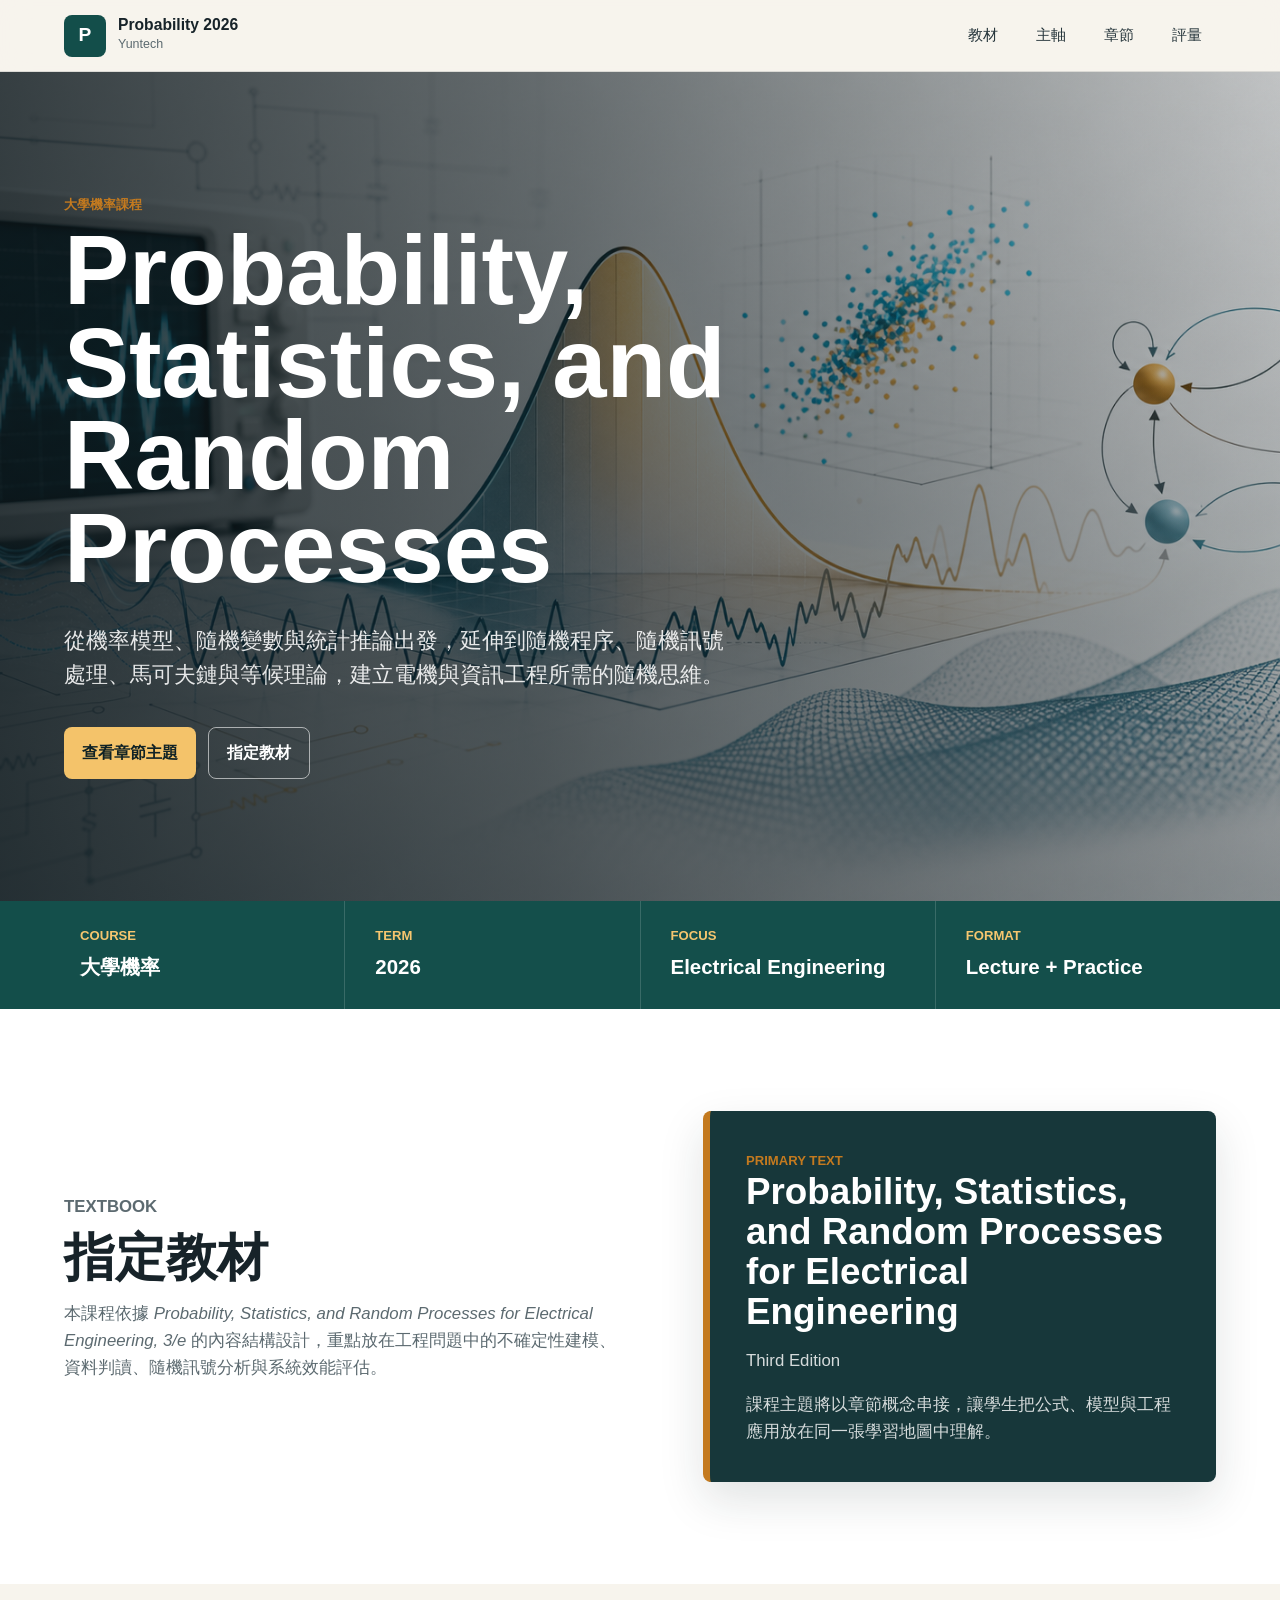
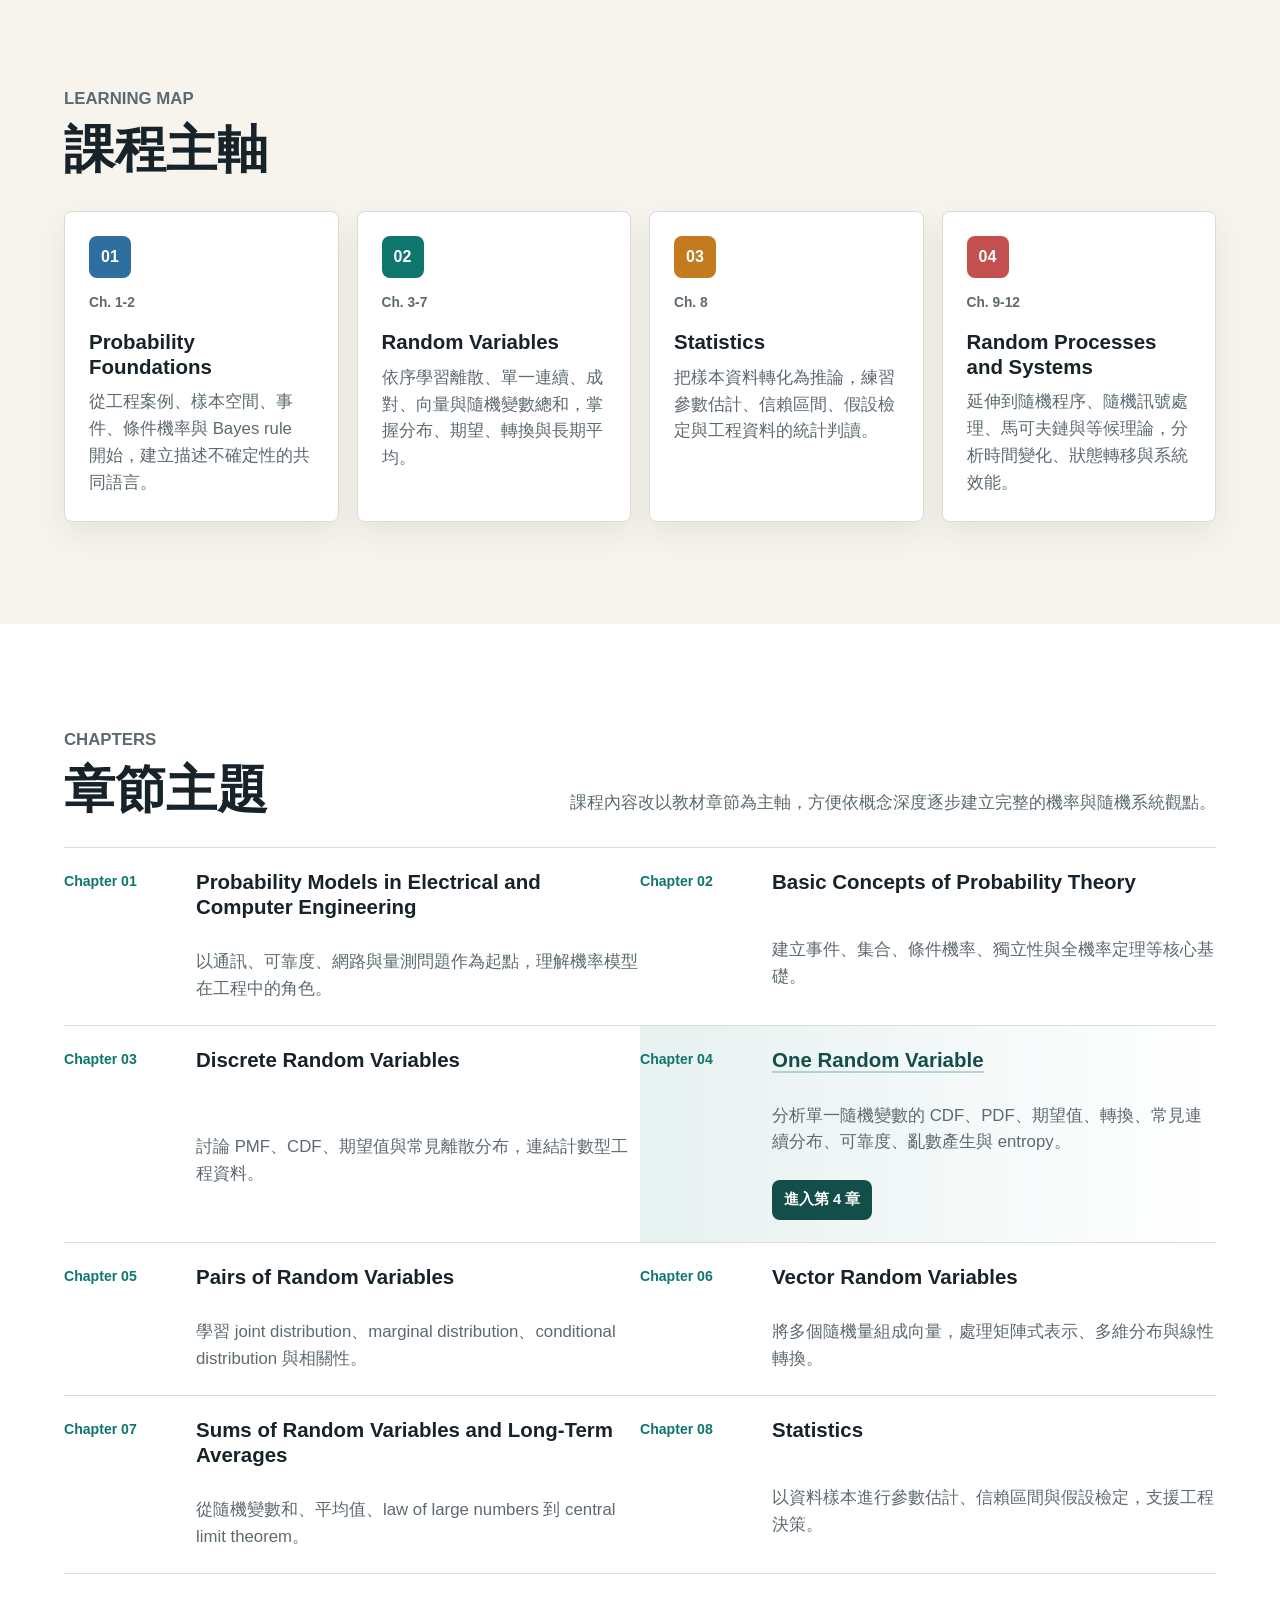
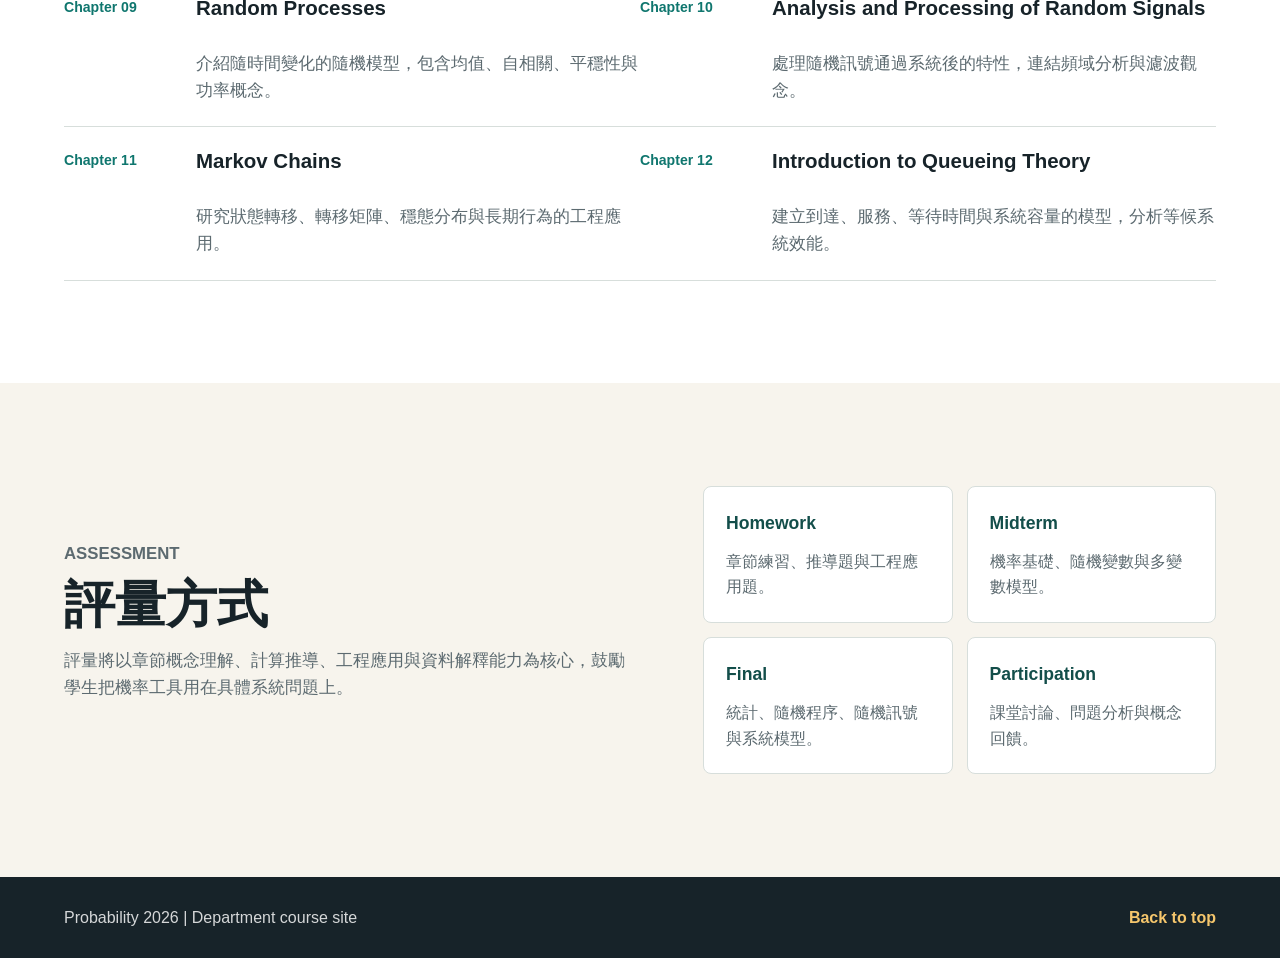
==== commit 87003276: "Improve chapter navigation and chapter 4 layout" ====
--- a/index.html
+++ b/index.html
@@ -98,23 +98,27 @@
           <div class="topic-grid">
             <article class="topic-card">
               <span class="topic-number">01</span>
-              <h3>Probability Models</h3>
-              <p>建立樣本空間、事件、條件機率與 Bayes rule，讓工程系統中的不確定性可以被清楚描述。</p>
+              <span class="topic-range">Ch. 1-2</span>
+              <h3>Probability Foundations</h3>
+              <p>從工程案例、樣本空間、事件、條件機率與 Bayes rule 開始，建立描述不確定性的共同語言。</p>
             </article>
             <article class="topic-card">
               <span class="topic-number">02</span>
+              <span class="topic-range">Ch. 3-7</span>
               <h3>Random Variables</h3>
-              <p>掌握離散、連續與多變數隨機變數，理解分布、期望值、變異數、相關性與轉換方法。</p>
+              <p>依序學習離散、單一連續、成對、向量與隨機變數總和，掌握分布、期望、轉換與長期平均。</p>
             </article>
             <article class="topic-card">
               <span class="topic-number">03</span>
+              <span class="topic-range">Ch. 8</span>
               <h3>Statistics</h3>
-              <p>從樣本資料推估未知參數，練習信賴區間、假設檢定與工程資料的統計判讀。</p>
+              <p>把樣本資料轉化為推論，練習參數估計、信賴區間、假設檢定與工程資料的統計判讀。</p>
             </article>
             <article class="topic-card">
               <span class="topic-number">04</span>
-              <h3>Random Systems</h3>
-              <p>延伸到隨機程序、隨機訊號、馬可夫鏈與等候系統，分析長期行為與系統效能。</p>
+              <span class="topic-range">Ch. 9-12</span>
+              <h3>Random Processes and Systems</h3>
+              <p>延伸到隨機程序、隨機訊號處理、馬可夫鏈與等候理論，分析時間變化、狀態轉移與系統效能。</p>
             </article>
           </div>
         </div>
@@ -147,10 +151,11 @@
               <h3>Discrete Random Variables</h3>
               <p>討論 PMF、CDF、期望值與常見離散分布，連結計數型工程資料。</p>
             </article>
-            <article>
+            <article class="featured-chapter">
               <span>Chapter 04</span>
               <h3><a href="chapters/chapter-04.html">One Random Variable</a></h3>
               <p>分析單一隨機變數的 CDF、PDF、期望值、轉換、常見連續分布、可靠度、亂數產生與 entropy。</p>
+              <a class="chapter-link" href="chapters/chapter-04.html" aria-label="進入第 4 章 One Random Variable">進入第 4 章</a>
             </article>
             <article>
               <span>Chapter 05</span>
--- a/styles.css
+++ b/styles.css
@@ -332,7 +332,7 @@
 }
 
 .topic-card {
-  min-height: 272px;
+  min-height: 300px;
   padding: 24px;
   background: var(--surface);
   border: 1px solid var(--line);
@@ -350,6 +350,14 @@
   color: white;
   background: var(--blue);
   border-radius: 8px;
+  font-weight: 800;
+}
+
+.topic-range {
+  display: block;
+  margin: -8px 0 16px;
+  color: var(--muted);
+  font-size: 0.86rem;
   font-weight: 800;
 }
 
@@ -418,6 +426,11 @@
   grid-column: 2;
 }
 
+.featured-chapter {
+  padding-right: 22px;
+  background: linear-gradient(90deg, rgba(15, 118, 110, 0.1), rgba(255, 255, 255, 0));
+}
+
 .chapter-list h3 a {
   color: var(--teal-deep);
   border-bottom: 2px solid rgba(15, 118, 110, 0.28);
@@ -430,6 +443,98 @@
   outline: none;
 }
 
+.chapter-link {
+  grid-column: 2;
+  justify-self: start;
+  display: inline-flex;
+  align-items: center;
+  min-height: 38px;
+  margin-top: 4px;
+  padding: 8px 12px;
+  color: white;
+  background: var(--teal-deep);
+  border-radius: 8px;
+  font-size: 0.92rem;
+  font-weight: 800;
+}
+
+.chapter-link:hover,
+.chapter-link:focus-visible {
+  background: var(--teal);
+  outline: none;
+}
+
+.chapter-material {
+  background: linear-gradient(180deg, #ffffff 0%, #f7f4ed 100%);
+}
+
+.chapter-layout {
+  display: grid;
+  grid-template-columns: minmax(280px, 360px) minmax(0, 1fr);
+  gap: clamp(26px, 5vw, 64px);
+  align-items: start;
+}
+
+.chapter-sidebar {
+  position: sticky;
+  top: 96px;
+  padding: 24px;
+  background: rgba(255, 255, 255, 0.86);
+  border: 1px solid var(--line);
+  border-radius: 8px;
+  box-shadow: 0 12px 32px rgba(23, 35, 41, 0.08);
+}
+
+.chapter-sidebar h2 {
+  font-size: clamp(1.65rem, 3vw, 2.4rem);
+}
+
+.chapter-sidebar p {
+  margin-bottom: 22px;
+  font-size: 0.98rem;
+}
+
+.chapter-main {
+  min-width: 0;
+}
+
+.chapter-main-header {
+  margin-bottom: 24px;
+}
+
+.chapter-main-header p {
+  margin-bottom: 0;
+}
+
+.chapter-note-grid {
+  display: grid;
+  grid-template-columns: repeat(3, minmax(0, 1fr));
+  gap: 12px;
+  margin-bottom: 26px;
+}
+
+.chapter-note-grid div {
+  min-height: 124px;
+  padding: 20px;
+  background: var(--surface);
+  border: 1px solid var(--line);
+  border-radius: 8px;
+}
+
+.chapter-note-grid strong,
+.chapter-note-grid span {
+  display: block;
+}
+
+.chapter-note-grid strong {
+  margin-bottom: 10px;
+  color: var(--teal-deep);
+}
+
+.chapter-note-grid span {
+  color: var(--muted);
+}
+
 .toc-panel {
   display: grid;
   grid-template-columns: repeat(2, minmax(0, 1fr));
@@ -440,6 +545,10 @@
   overflow: hidden;
 }
 
+.chapter-sidebar .toc-panel {
+  grid-template-columns: 1fr;
+}
+
 .toc-panel a {
   display: grid;
   grid-template-columns: 72px minmax(0, 1fr) 46px;
@@ -448,6 +557,13 @@
   min-height: 70px;
   padding: 16px 18px;
   background: var(--surface);
+}
+
+.chapter-sidebar .toc-panel a {
+  grid-template-columns: minmax(54px, 74px) minmax(0, 1fr) 38px;
+  gap: 12px;
+  min-height: 58px;
+  padding: 12px;
 }
 
 .toc-panel a:hover,
@@ -599,6 +715,15 @@
     grid-template-columns: 1fr;
   }
 
+  .chapter-layout,
+  .chapter-note-grid {
+    grid-template-columns: 1fr;
+  }
+
+  .chapter-sidebar {
+    position: static;
+  }
+
   .heading-note {
     text-align: left;
   }
@@ -648,13 +773,14 @@
 
   .chapter-list span,
   .chapter-list h3,
-  .chapter-list p {
+  .chapter-list p,
+  .chapter-link {
     grid-column: auto;
     grid-row: auto;
   }
 
   .toc-panel a {
-    grid-template-columns: 64px minmax(0, 1fr) 42px;
+    grid-template-columns: minmax(54px, 64px) minmax(0, 1fr) 42px;
     gap: 12px;
   }
 
